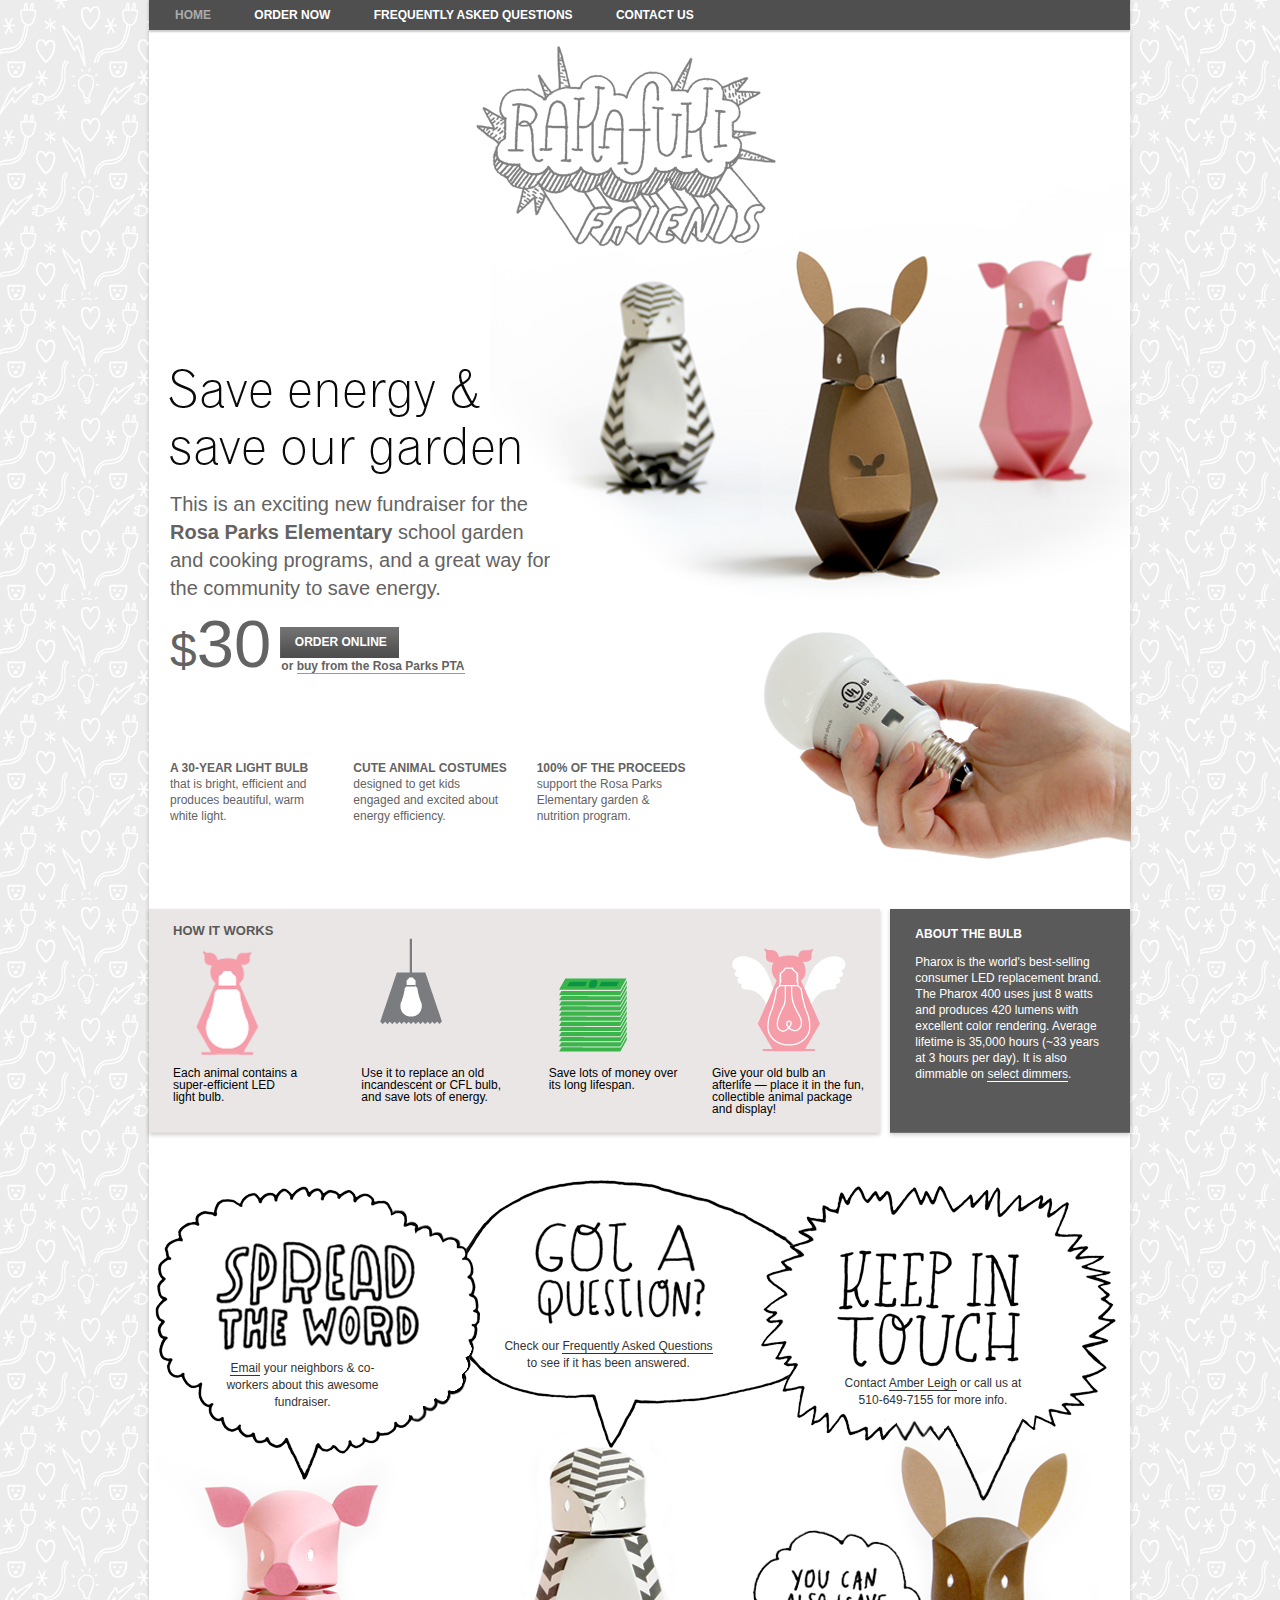
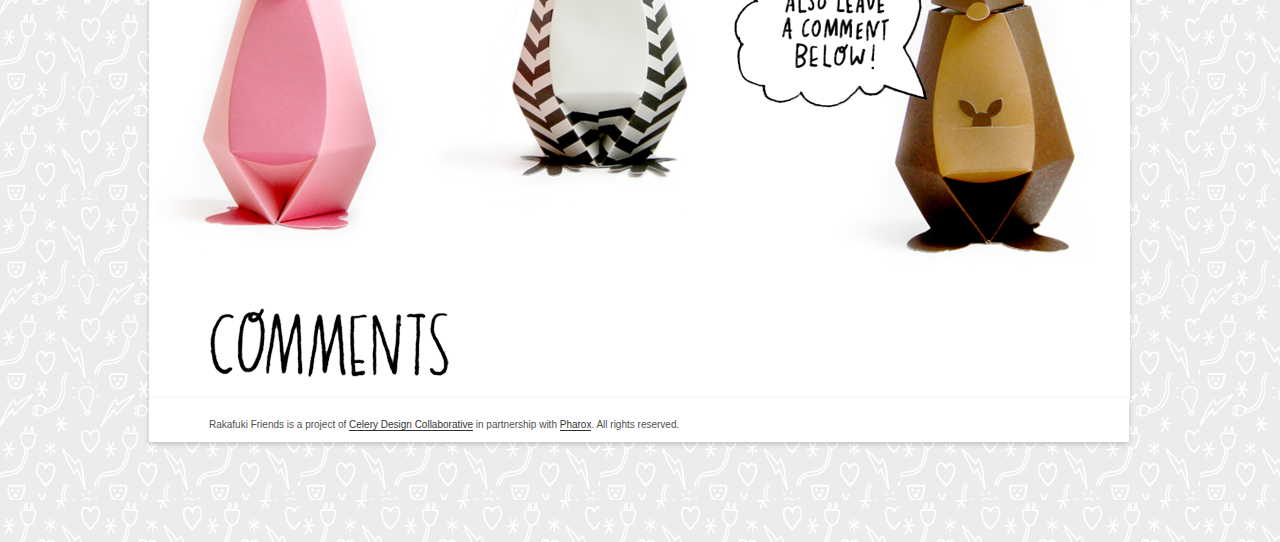
==== index.html @ 6339780e "FB site" ====
<!DOCTYPE html>
<html lang='en'>
<head>
<meta http-equiv="content-type" content="text/html;charset=UTF-8" />
<title> Rakafuki Friends </title>
<meta name="author" content="Celery Design, http://www.celerydesign.com" />
<meta name="copyright" content="Copyright 2011 Celery Design" />
<meta name="description" content="Rakafuki friends offer fun designs for you and your lights" />
<meta name="keywords" content="celery, celerydesign, rakafuki, lightbulb, packaging" />
<link href="res/style.css" rel="stylesheet" type="text/css" />
</head>
<body class="main">

<!-- trigger load to Facebook for comments -->
<div id="fb-root"></div>
<script>(function(d, s, id) {
  var js, fjs = d.getElementsByTagName(s)[0];
  if (d.getElementById(id)) return;
  js = d.createElement(s); js.id = id;
  js.src = "//connect.facebook.net/en_US/all.js#xfbml=1";
  fjs.parentNode.insertBefore(js, fjs);
}(document, 'script', 'facebook-jssdk'));</script>

<div class="container home">
  <ul id="menu" class="title">
    <li class="active">Home</li>
    <li><a href="http://rakafuki.com/shop.html">Order Now</a></li>
    <li><a href="faq.html">Frequently Asked Questions</a></li>
    <li><a href="mailto:info@rakafuki.com">Contact Us</a></li>
  </ul>
  <!-- This is the big leading section, backed by a single image -->
  <div class="home-section-top">
    <!-- Like us on facebook? -->
    <div class="main-column">
      <p>
      This is an exciting new fundraiser for the 
      <a href="http://www.rosaparkselementary.org/">Rosa Parks Elementary</a> 
      school garden and cooking programs, and a great way for the community 
      to save energy. 
      </p>
      <div class="order">
        <span class="moolah"><span class="smalla">$</span>30</span>
        <span class="linkage">
          <span class="order-online">
            <a class="button title" href="http://rakafuki.com/shop.html">Order
            Online</a>
          </span>
          <span class="order-pta">
            or <a href="http://rakafuki.com/shop.html">buy from the Rosa
              Parks PTA</a>
          </span>
        </span>
      </div>
      <div class="blurbs">
        <div class="blurb">
          <h4 class="title">A 30-year light bulb</h4>
          <span>that is bright, efficient and produces beautiful, warm white
          light.</span>
        </div>
        <div class="blurb">
          <h4 class="title">Cute animal costumes</h4>
          <span>designed to get kids engaged and excited about energy
          efficiency.</span>
        </div>
        <div class="blurb">
          <h4 class="title">100% of the proceeds</h4>
          <span>support the Rosa Parks Elementary garden &amp; nutrition
          program.</span>
        </div>
      </div>
    </div> 
  </div>
  <!-- grey banner in between -->
  <div class="home-section-grey">
    <div class="light-grey-stuff">
      <h4 class="title">How it works</h4>
      <div class="info pinky-white">
        <p>Each animal contains a super-efficient LED light bulb.</p>
      </div>
      <div class="info grey-light">
        <p>Use it to replace an old incandescent or CFL bulb, and save lots of 
        energy.</p>
      </div>
      <div class="info dollas">
        <p>Save lots of money over its long lifespan.</p>
      </div>
      <div class="info pinky-xray">
        <p>Give your old bulb an afterlife &mdash; place it in the fun, 
        collectible animal package and display!</p>
      </div>
    </div>
    <div class="dark-grey-stuff">
      <h4 class="title">About the Bulb</h4>
      <p>Pharox is the world's best-selling consumer LED replacement brand. The
      Pharox 400 uses just 8 watts and produces 420 lumens with excellent color
      rendering. Average lifetime is 35,000 hours (~33 years at 3 hours per
      day). It is also dimmable on 
      <a href="http://www.rakafuki.com/faq.html#specs">select dimmers</a>. </p>
    </div>
  </div>
  <!-- the last section where the friends are talking back -->
  <div class="home-section-friends">
    <div class="spread-the-word">
      <span><a
href="mailto:?subject=Rakafuki%20Friends%body=Tell%20me%20about%20http://rakafuki.com">
        Email</a> your neighbors &amp; co-workers about this awesome
        fundraiser.</span>
      <!-- TODO Facebook link -->
    </div>
    <div class="got-a-question">
      <span>Check our <a href="http://rakafuki.com/faq.html">Frequently Asked 
        Questions</a> to see if it has been answered.</span>
    </div> 
    <div class="keep-in-touch">
      <span>Contact <a href="mailto:info@rakafuki.com">Amber Leigh</a> or call
      us at 510-649-7155 for more info.</span>
    </div>
  </div> 

  <div class="fb-comments" data-href="http://stephaniewelter.github.com/rakafuki" data-num-posts="10" data-width="860"></div>

  <div class="copyright">
    Rakafuki Friends is a project of <a href="http://celerydesign.com">Celery 
    Design Collaborative</a> in partnership with 
    <a href="http://pharox-led.com">Pharox</a>. All rights reserved. 
  </div>
</div>

</body>
</html>
---- res/style.css ----
/*
.home-section-top .main-column p:first-child a,
.home-section-top .main-column p:first-child a:visited {
 * IMPORTANT this website is very quickly put together, and NOT built for
 * scaling/dynamic resizing.
 */

/* http://meyerweb.com/eric/tools/css/reset/ 
   v2.0 | 20110126
   License: none (public domain)
*/

html, body, div, span, applet, object, iframe,
h1, h2, h3, h4, h5, h6, p, blockquote, pre,
a, abbr, acronym, address, big, cite, code,
del, dfn, em, img, ins, kbd, q, s, samp,
small, strike, strong, sub, sup, tt, var,
b, u, i, center,
dl, dt, dd, ol, ul, li,
fieldset, form, label, legend,
table, caption, tbody, tfoot, thead, tr, th, td,
article, aside, canvas, details, embed, 
figure, figcaption, footer, header, hgroup, 
menu, nav, output, ruby, section, summary,
time, mark, audio, video {
    margin: 0;
    padding: 0;
    border: 0;
    font-size: 100%;
    font: inherit;
    vertical-align: baseline;
}
/* HTML5 display-role reset for older browsers */
article, aside, details, figcaption, figure, 
footer, header, hgroup, menu, nav, section {
    display: block;
}
body {
    line-height: 1;
}
ol, ul {
    list-style: none;
}
blockquote, q {
    quotes: none;
}
blockquote:before, blockquote:after,
q:before, q:after {
    content: '';
    content: none;
}
table {
    border-collapse: collapse;
    border-spacing: 0;
}

/*
 * Typography
 */

body {
    font-family: "Arial", sans-serif;
    font-size: 75%; /* 12px */
}

strong {
  font-weight: bold;
}

em {
  font-style: italic;
  font-weight: normal;
}

a, a:hover, a:visited {
    color: #333;
    text-decoration: none;
    border-bottom: solid 1px #333;
}

.title {
    font-weight: bold;
    text-transform: uppercase;
}

a.title, a.title:hover, a.title:visited, 
.title a, .title a:hover, .title a:visited {
    border: none;
}


/*
 * Everything else
 */

/* apply a natural box layout model to all elements */
* { 
    -moz-box-sizing: border-box; 
    -webkit-box-sizing: border-box; 
    box-sizing: border-box; 
}

body {
    background-image: url(background.png);
    background-repeat: repeat-both;
    color: #333;
}

.container {
    position: relative;
    margin: auto;
    width: 1000px;
    margin-bottom: 100px;
}

#menu {
    width: 100%;
    height: 30px; 
    padding-left: 35px;
}

#menu li {
    display: inline-block;
    height: 30px;
    line-height: 30px;
    margin-right: 40px;
}

#menu .active {
    color: #ababab;
}

#menu a, #menu a:hover, #menu a:visited {
    color: white;
}

#menu a:hover {
    border-bottom: 1px solid white;
}


/*
 * Home page specific stuff
 */

.home.container {
    width: 1000px;
    background-image: url(home-background.png);
    background-repeat: no-repeat;
}

.home-section-top {
    position: relative;
    width: 100%;
    height: 880px;
}

.home-section-top .main-column {
    position: absolute;
    bottom: 0;
    height: 430px;
    width: 580px;
    color: #646363;
}

.home-section-top .main-column p:first-child {
    display: block;
    font-size: 20px;
    width: 390px;
    height: 110px;
    margin-left: 30px;
    margin-right: 20px;
    margin-top: 10px;
    line-height: 28px;
}

.home-section-top .main-column p:first-child a,
.home-section-top .main-column p:first-child a:hover,
.home-section-top .main-column p:first-child a:visited {
    font-weight: bold;
    color: #646363;
}

.home-section-top .main-column p:first-child a:hover {
    color: #333;
}

.home-section-top .main-column p:first-child a,
.home-section-top .main-column p:first-child a:visited {
    border: none;
}

.home-section-top .main-column .order {
    display: block;
    width: 100%,
    height: 100px;
    margin-top: 10px;
}

.home-section-top .main-column .order > * {
    vertical-align: top;
}

.home-section-top .main-column .order .moolah {
    display: inline-block;
    width: 100px; 
    height: 100px;
    font-size: 67px;
    margin-left: 30px;
}
.home-section-top .main-column .order .moolah .smalla {
    font-size: 48px;
}

.home-section-top .main-column .order .linkage {
    position: relative;
    display: inline-block;
    width: 250px;
    height: 100px;
    padding-left: 8px;
}

.home-section-top .main-column .order .linkage > * {
    display: block;
    width: 100%;
}

.home-section-top .main-column .order .linkage .order-online {
    margin-top: 17px;
    height: 30px;
    width: 119px;
    line-height: 30px;
    text-align: center;
}

.home-section-top .main-column .order .linkage .order-online a,
.home-section-top .main-column .order .linkage .order-online a:hover,
.home-section-top .main-column .order .linkage .order-online a:visited {
    color: white;
}

.home-section-top .main-column .order .linkage .order-online a:hover {
    border-bottom: 1px solid white;
}

.home-section-top .main-column .order .linkage .order-pta {
    padding-top: 3px;
    font-weight: bold;
}

.home-section-top .main-column .order .linkage .order-pta a,
.home-section-top .main-column .order .linkage .order-pta a:hover,
.home-section-top .main-column .order .linkage .order-pta a:visited {
    color: #646363;
    border-bottom: 1px solid #999;
}

.home-section-top .main-column .order .linkage .order-pta a:hover {
    color: #333;
}


.home-section-top .main-column .blurbs {
    width: 100%;
    height: 110px;
    margin-left: 30px;
    margin-top: 50px;
}


.home-section-top .main-column .blurbs .blurb {
    display: inline-block;
    height: 110px;
    width: 155px;
    margin-right: 25px;
    line-height: 16px;
}


.home-section-grey {
    position: relative;
    width: 100%;
    height: 223px;
}

.home-section-grey .light-grey-stuff,
.home-section-grey .dark-grey-stuff {
    display: inline-block;
    vertical-align: top;
    height: 100%;
}

.home-section-grey .light-grey-stuff {
    position: relative;
    width: 730px;
    margin-left: 10px;
}

.home-section-grey .light-grey-stuff h4 {
    display: block;
    font-size: 13px;
    font-weight: bold;
    color: #5a5a5a;
    margin-top: 14px;
    margin-left: 23px;
}

.home-section-grey .light-grey-stuff .info {
    display: inline-block;
    height: 60px;
    margin-top: 130px;
    vertical-align: top;
    color: black;
}

.home-section-grey .light-grey-stuff .info > * {
    vertical-align: top;
}

.home-section-grey .light-grey-stuff .info.pinky-white {
    width: 125px;
    margin-left: 23px;
}

.home-section-grey .light-grey-stuff .info.grey-light {
    width: 147px;
    margin-left: 60px;
}

.home-section-grey .light-grey-stuff .info.dollas {
    width: 140px;
    margin-left: 37px;
}

.home-section-grey .light-grey-stuff .info.pinky-xray {
    width: 155px;
    margin-left: 20px;
}

.home-section-grey .dark-grey-stuff {
    width: 240px;
    margin-left: 10px;
    color: white;
    padding-top: 18px;
    padding-left: 22px;
    padding-right: 22px;
}

.home-section-grey .dark-grey-stuff .title {
    margin-bottom: 14px;
}

.home-section-grey .dark-grey-stuff p {
    line-height: 16px;
}

.home-section-grey .dark-grey-stuff a,
.home-section-grey .dark-grey-stuff a:hover,
.home-section-grey .dark-grey-stuff a:visited {
    color: white;
    border-bottom: 1px white solid;
}

.home-section-grey .dark-grey-stuff a:hover {
    color: #ccc;
    border-bottom: 1px solid #ccc;
}

.home-section-friends {
    width: 100%;
    height: 865px;
    position: relative;
    padding-left: 10px;
}

.home-section-friends .spread-the-word,
.home-section-friends .got-a-question,
.home-section-friends .keep-in-touch {
    position: absolute;
    line-height: 17px;
    text-align: center;
}

.home-section-friends .spread-the-word {
    left: 75px;
    top: 227px;
    width: 175px;
}

.home-section-friends .got-a-question {
    top: 205px;
    left: 361px;
    width: 215px;
}

.home-section-friends .keep-in-touch {
    top: 242px;
    left: 701px;
    width: 184px;
}

.home .copyright {
  margin-left: 9px;
  margin-top: 0px;
  padding-top: 20px;
  width: 980px;
  background-color: white; 
  -webkit-box-shadow: 0px 2px 5px rgba(0, 0, 0, 0.2);
  -moz-box-shadow:    0px 2px 5px rgba(0, 0, 0, 0.2);
  box-shadow:         0px 2px 5px rgba(0, 0, 0, 0.2);
}

.home .fb-comments {
    padding-left: 69px;
    padding-right: 70px;
    background-image: url(background-white.png);
    background-position: -4px;
    background-repeat: repeat-y;
}

/*
 * FAQ specific
 */

.container.faq {
  width: 980px;
  background-color: white; 
  -webkit-box-shadow: 0px 2px 5px rgba(0, 0, 0, 0.2);
  -moz-box-shadow:    0px 2px 5px rgba(0, 0, 0, 0.2);
  box-shadow:         0px 2px 5px rgba(0, 0, 0, 0.2);
}

.faq #menu {
  background-color: #4f4f4f;
  padding-left: 25px;
}

.faq h1.title{
  display: block;
  width: 100%;
  height: 425px;
  background-image: url(faqtitle.jpg);
  background-position: 350px 16px;
  background-repeat: no-repeat;
}

.faq .questions {
  background-color: #eae6e6;
  -webkit-box-shadow: 0px 2px 5px rgba(0, 0, 0, 0.2);
  -moz-box-shadow:    0px 2px 5px rgba(0, 0, 0, 0.2);
  box-shadow:         0px 2px 5px rgba(0, 0, 0, 0.2);
  font-size: 14px;
  line-height: 20px;
  color: #343434;
  margin-left: 60px;
  width: 860px;
  padding-top: 40px;
  padding-bottom: 40px;
}

.faq .questions .question {
  padding-left: 80px;
  padding-right: 80px;
}

.faq h2 {
  font-size: 26px;
  font-family: "Tahoma", sans-serif;
  color: rgba(0,0,0,0.5);
  height: 40px;
  margin-bottom: 10px;
}

.faq hr {
  border: 0;
  display: block;
  height: 5px;
  width: 820px;
  padding-left: 70px;
  padding-right: 70px;
  margin-top: 40px;
  margin-bottom: 40px;
  background-color: white;
}

.faq .questions .question ol  {
  list-style-type: decimal;
}


.faq h4 {
  font-weight: bold;
}

.faq .questions .question h4,
.faq .questions .question p {
  margin-bottom: 1em;
}

.faq .order-container {
  display: block;
  width: 100%;
  text-align: center;
}

.faq ul.dates {
  margin-bottom: 20px;
}

.faq ul.dates li {
  display: inline-block;
  width: 220px; 
  margin-bottom: 10px;
  margin-right: 5px;
}

.faq ul.dates li span {
  display: block;
}

.faq ul.dates li span.date {
  font-weight: bold;
}

.faq a:hover {
  color: #000;
}

.copyright {
  font-size: 10px;
  color: #504f4f;
  margin-top: 20px;
  padding-left: 60px;
  line-height: 14px;
  padding-bottom: 10px;
}
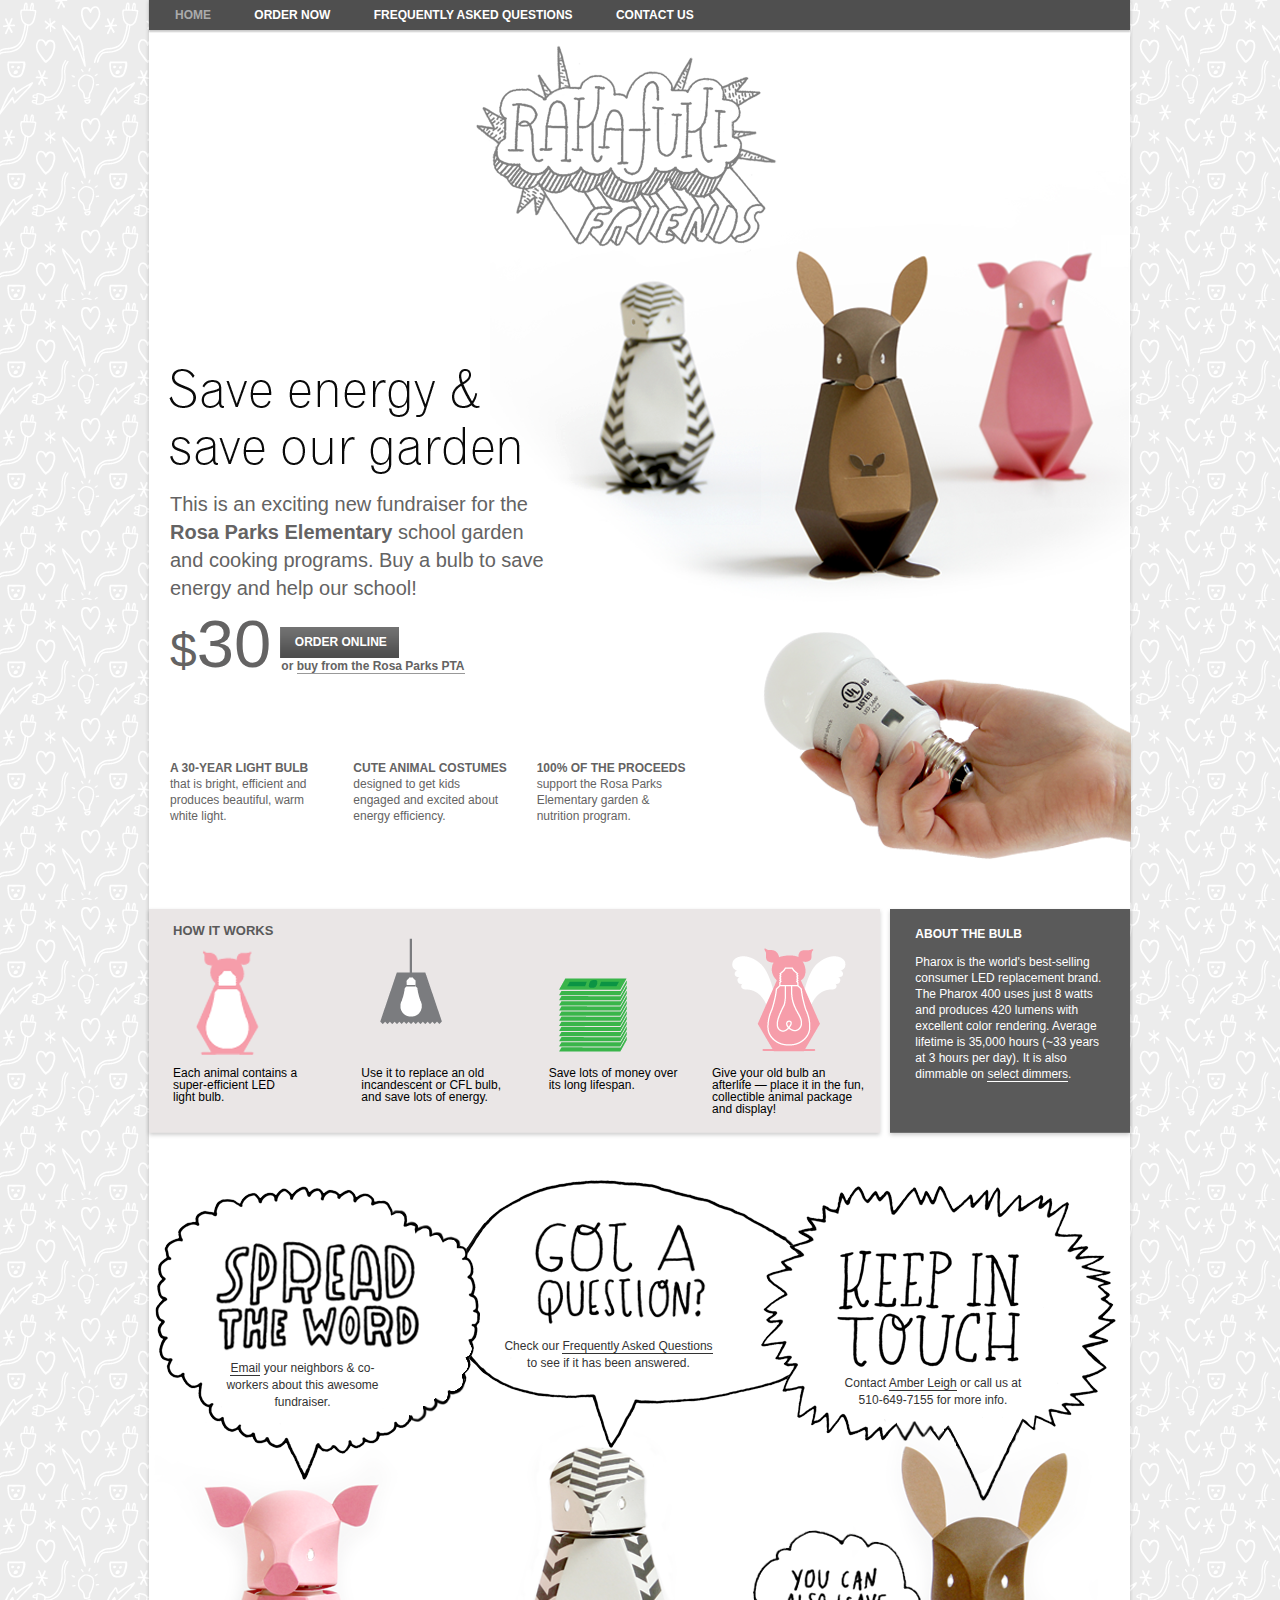
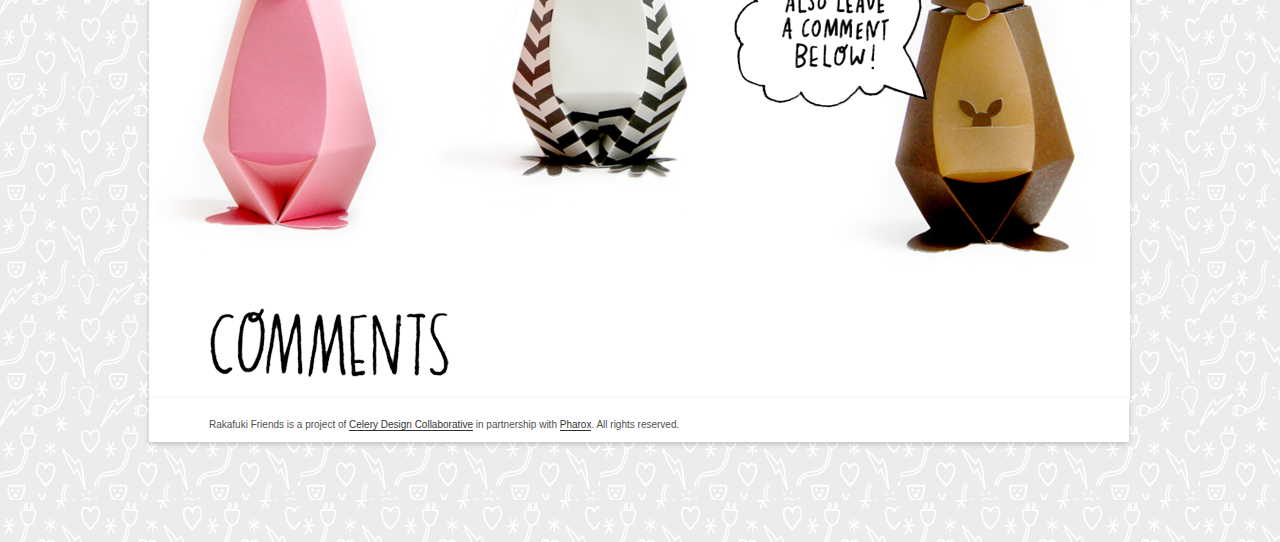
==== commit ed2db414: "Intro change" ====
--- a/index.html
+++ b/index.html
@@ -35,8 +35,7 @@
       <p>
       This is an exciting new fundraiser for the 
       <a href="http://www.rosaparkselementary.org/">Rosa Parks Elementary</a> 
-      school garden and cooking programs, and a great way for the community 
-      to save energy. 
+      school garden and cooking programs. Buy a bulb to save energy and help our school! 
       </p>
       <div class="order">
         <span class="moolah"><span class="smalla">$</span>30</span>
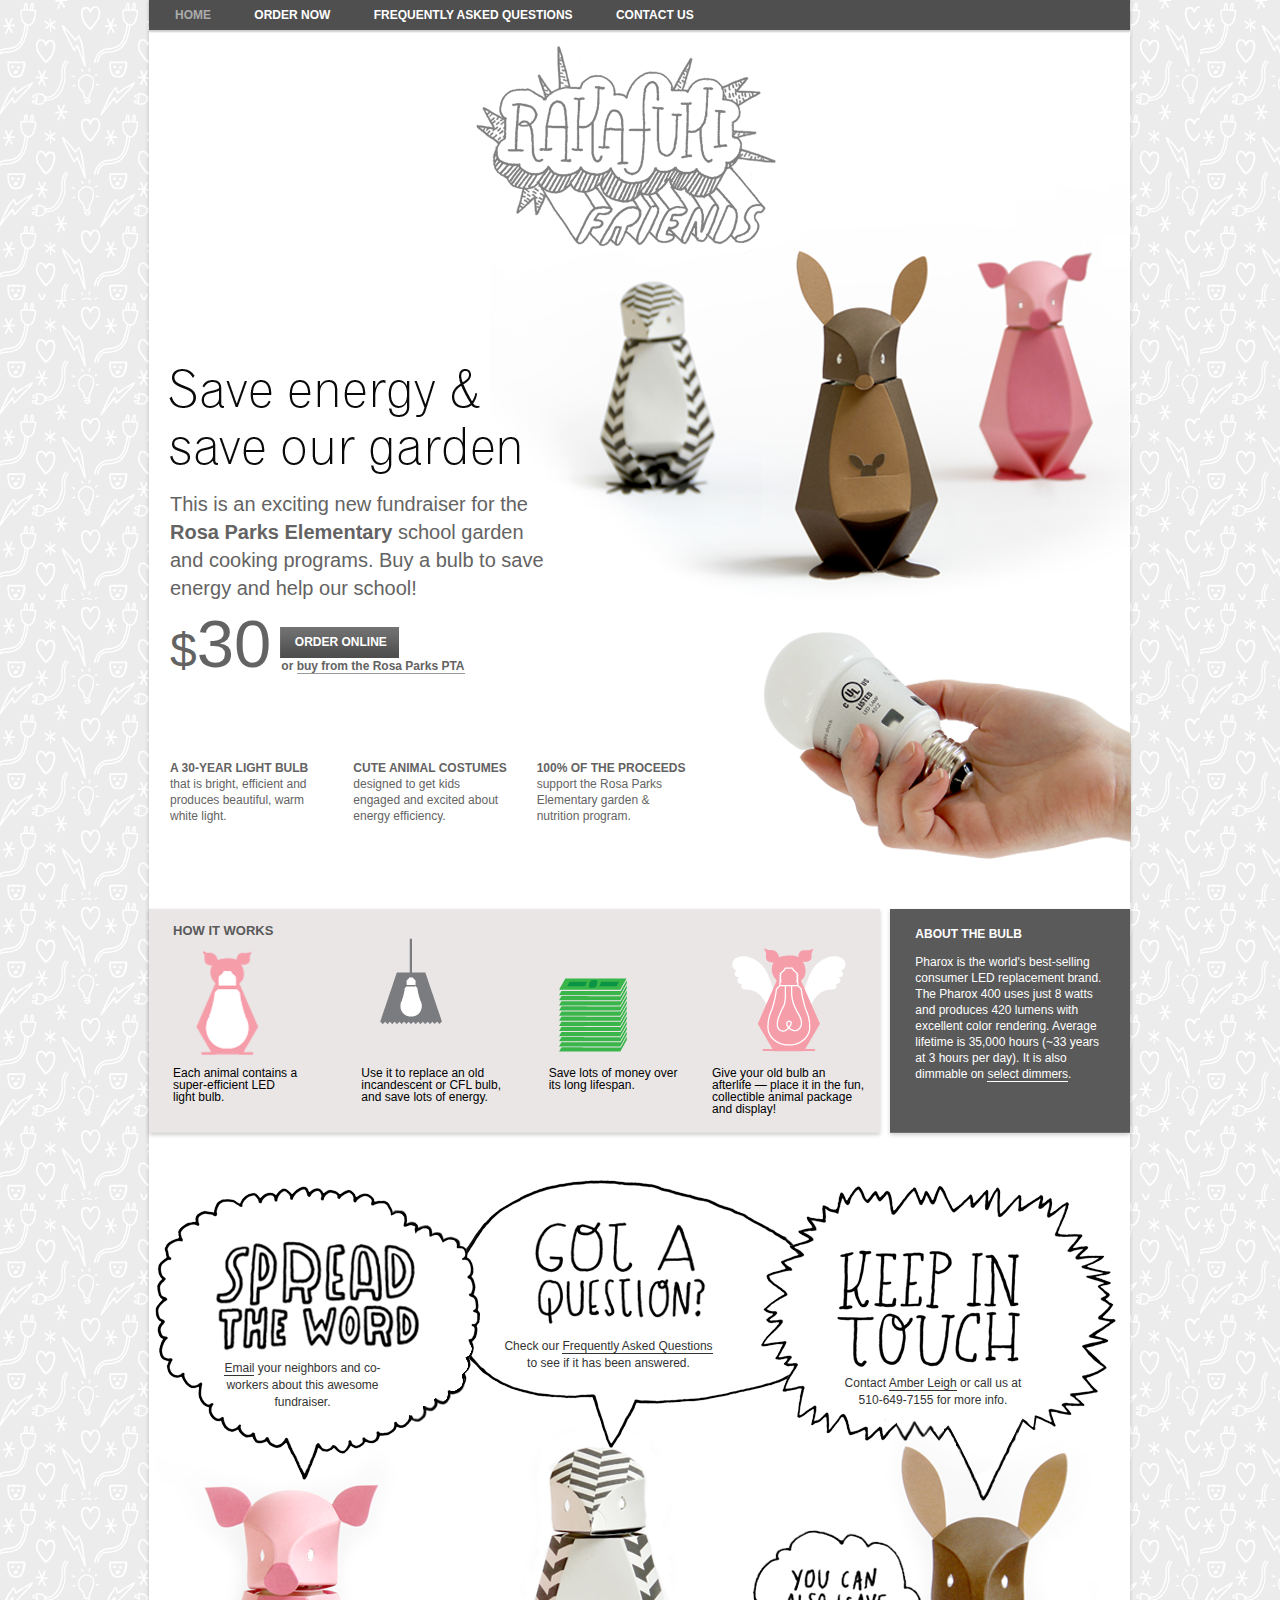
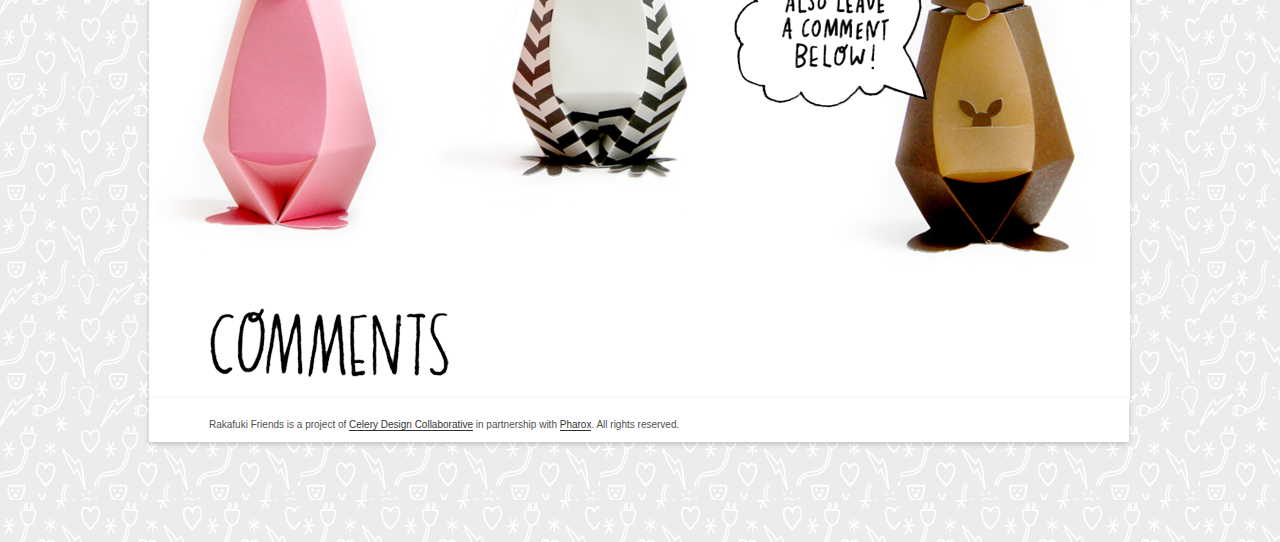
==== commit b63c5fbb: "blurb fix" ====
--- a/index.html
+++ b/index.html
@@ -102,7 +102,7 @@
     <div class="spread-the-word">
       <span><a
 href="mailto:?subject=Rakafuki%20Friends%body=Tell%20me%20about%20http://rakafuki.com">
-        Email</a> your neighbors &amp; co-workers about this awesome
+        Email</a> your neighbors and co-workers about this awesome
         fundraiser.</span>
       <!-- TODO Facebook link -->
     </div>
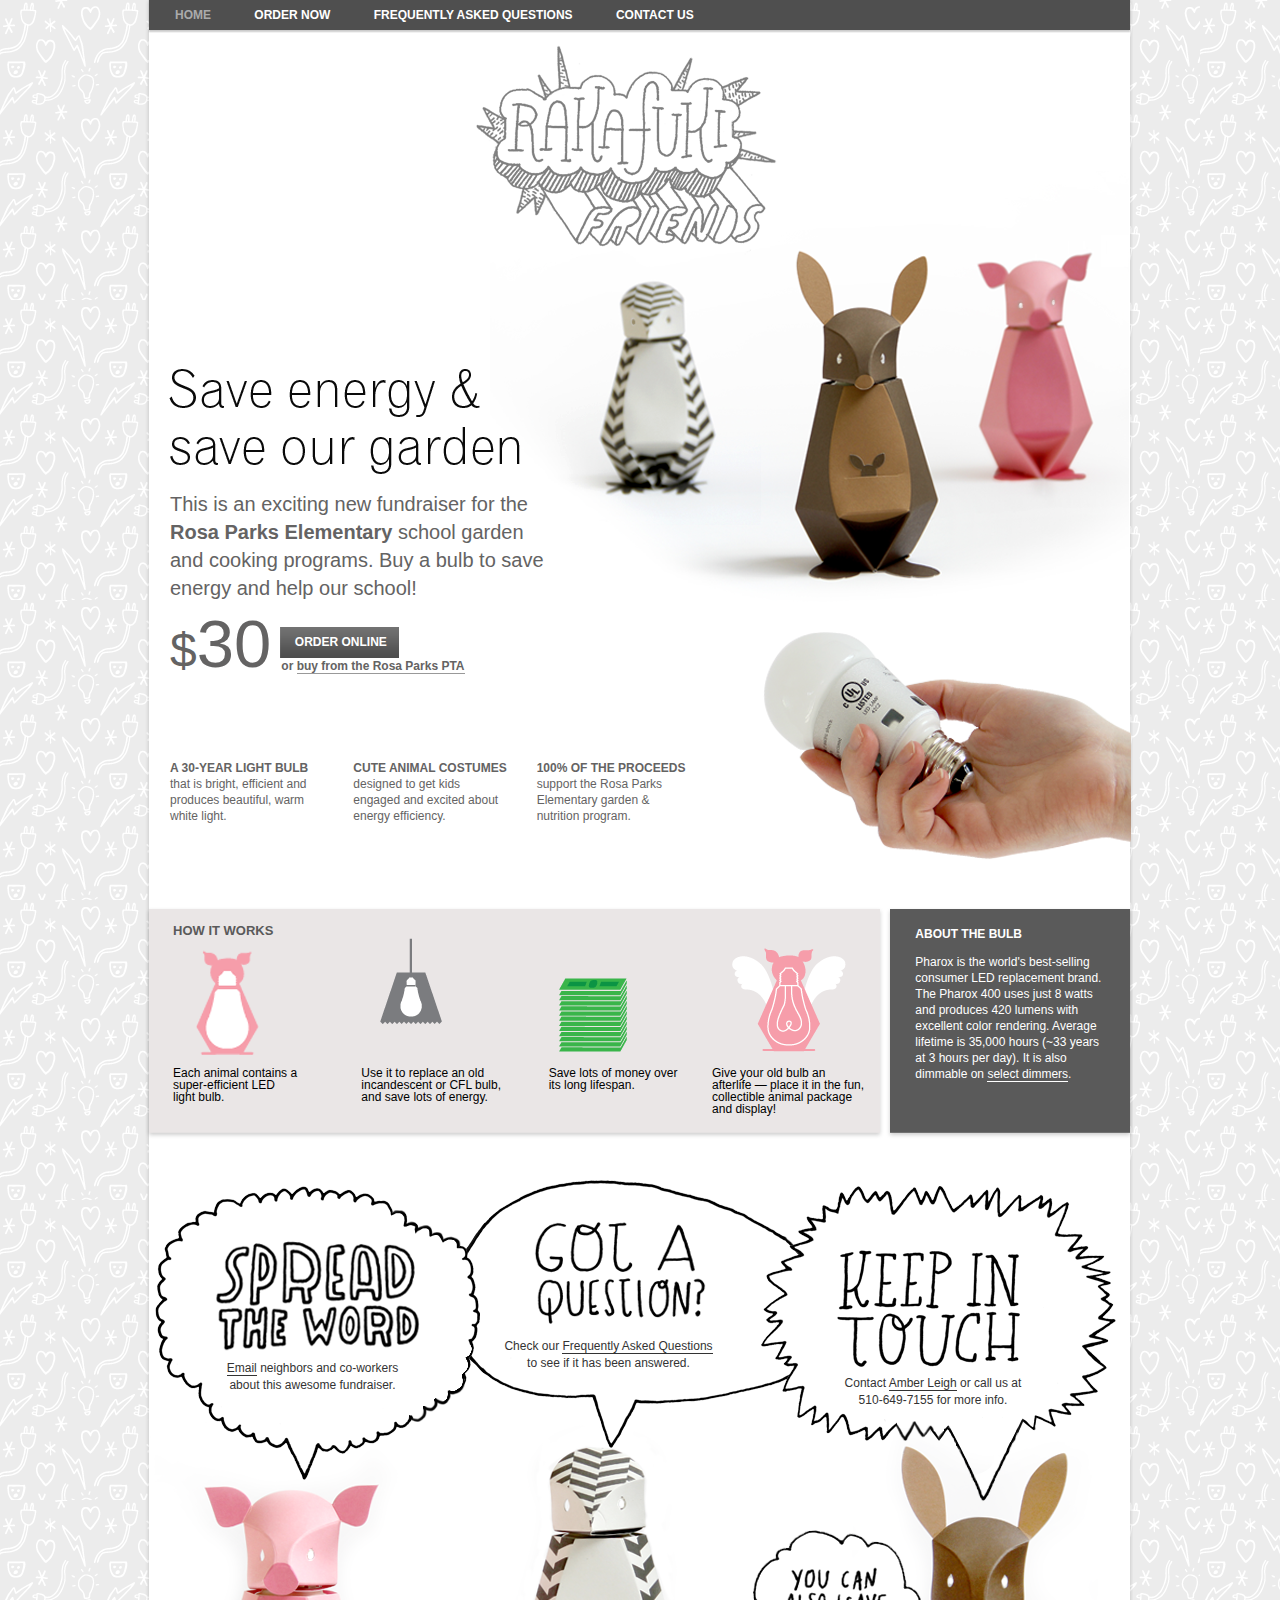
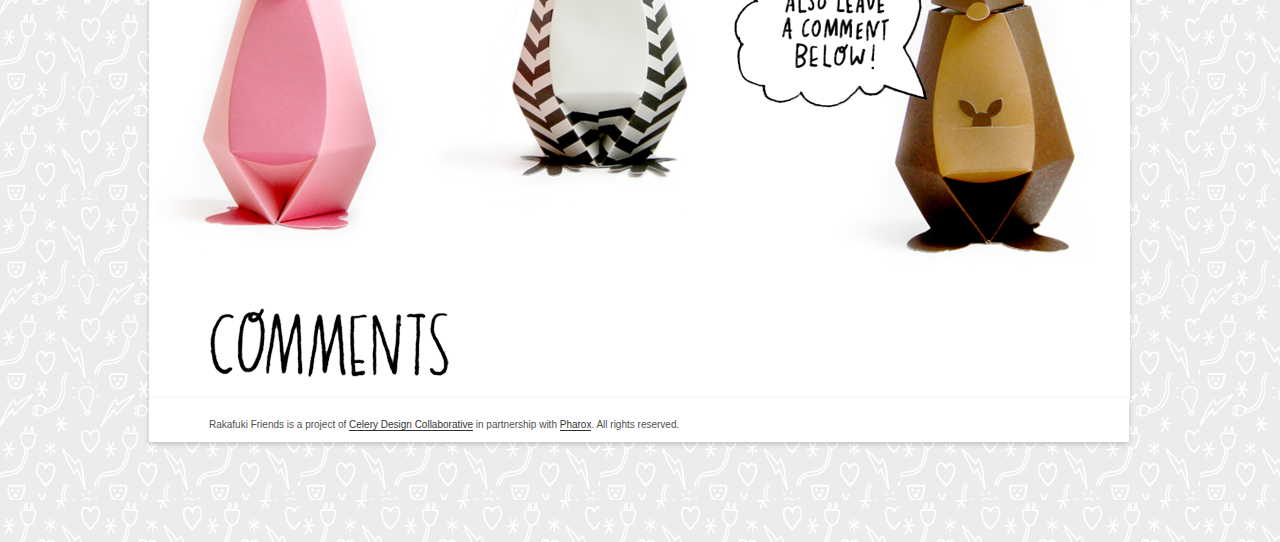
==== commit f16d6d1c: "Spread the word" ====
--- a/index.html
+++ b/index.html
@@ -102,7 +102,7 @@
     <div class="spread-the-word">
       <span><a
 href="mailto:?subject=Rakafuki%20Friends%body=Tell%20me%20about%20http://rakafuki.com">
-        Email</a> your neighbors and co-workers about this awesome
+        Email</a> neighbors and co-workers about this awesome
         fundraiser.</span>
       <!-- TODO Facebook link -->
     </div>
--- a/res/style.css
+++ b/res/style.css
@@ -382,9 +382,9 @@
 }
 
 .home-section-friends .spread-the-word {
-    left: 75px;
+    left: 80px;
     top: 227px;
-    width: 175px;
+    width: 185px;
 }
 
 .home-section-friends .got-a-question {
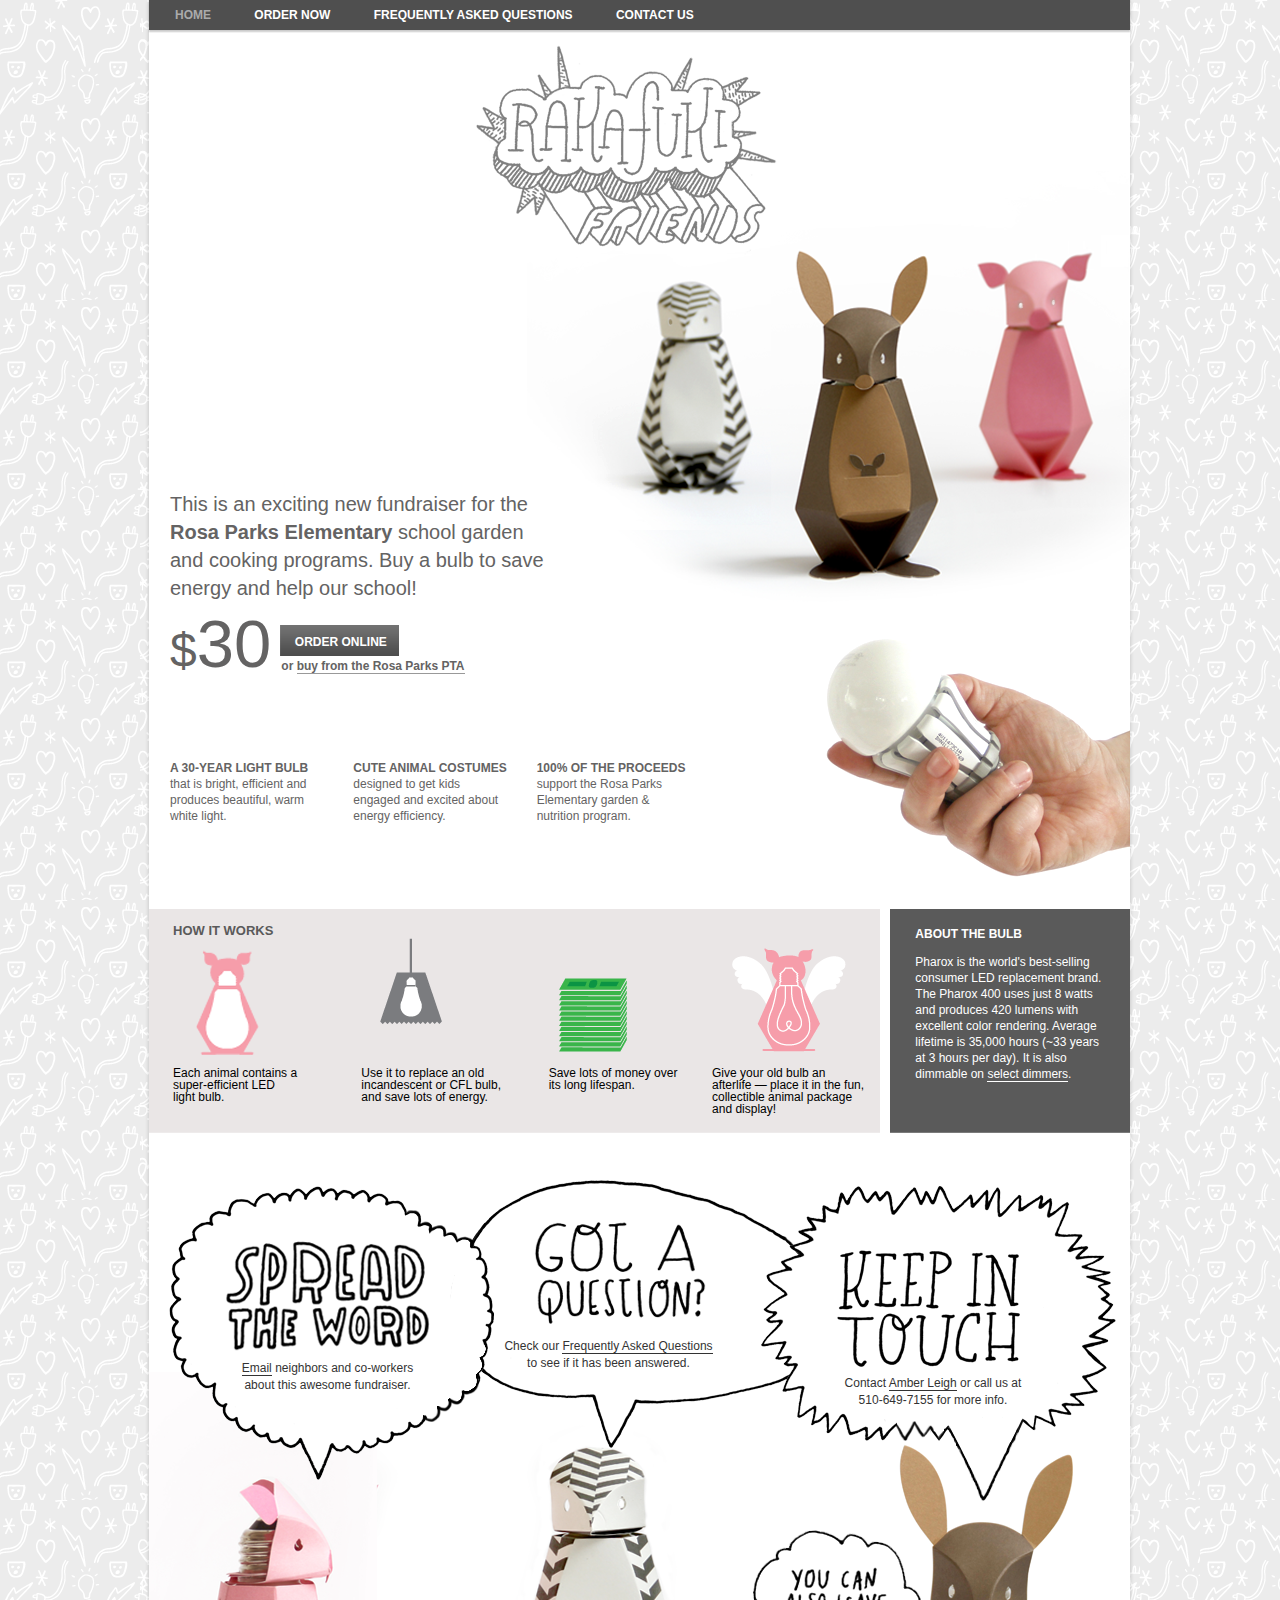
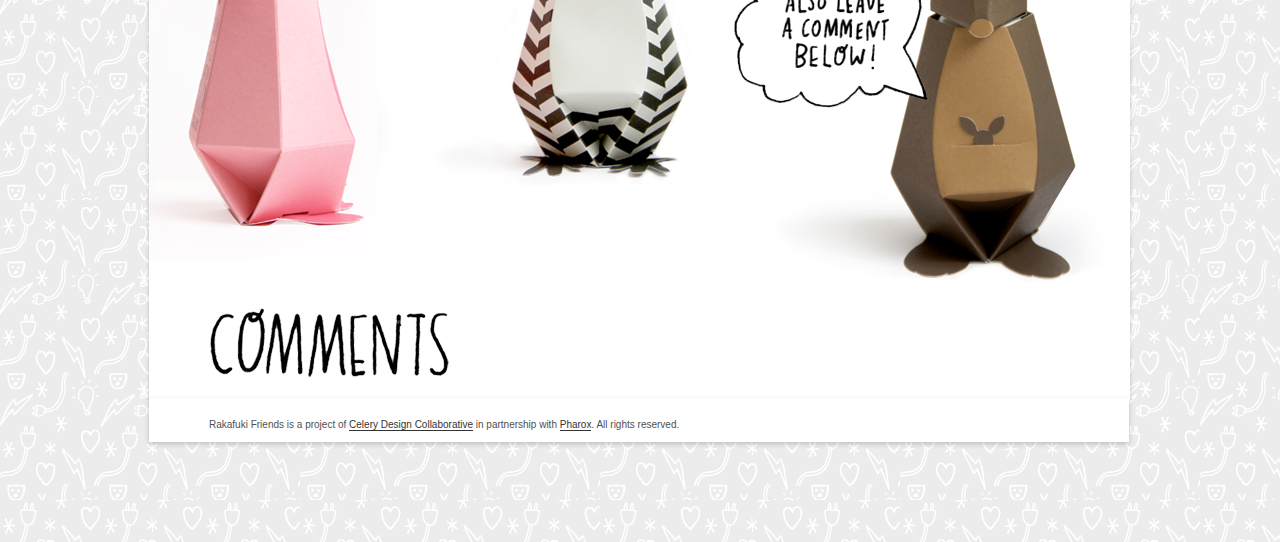
==== commit 4f127b6c: "faq" ====
--- a/index.html
+++ b/index.html
@@ -107,7 +107,7 @@
       <!-- TODO Facebook link -->
     </div>
     <div class="got-a-question">
-      <span>Check our <a href="http://rakafuki.com/faq.html">Frequently Asked 
+      <span>Check our <a href="faq.html">Frequently Asked 
         Questions</a> to see if it has been answered.</span>
     </div> 
     <div class="keep-in-touch">
--- a/res/style.css
+++ b/res/style.css
@@ -145,7 +145,7 @@
 
 .home.container {
     width: 1000px;
-    background-image: url(home-background.png);
+    background-image: url(home-background-2.png);
     background-repeat: no-repeat;
 }
 
@@ -382,7 +382,7 @@
 }
 
 .home-section-friends .spread-the-word {
-    left: 80px;
+    left: 95px;
     top: 227px;
     width: 185px;
 }
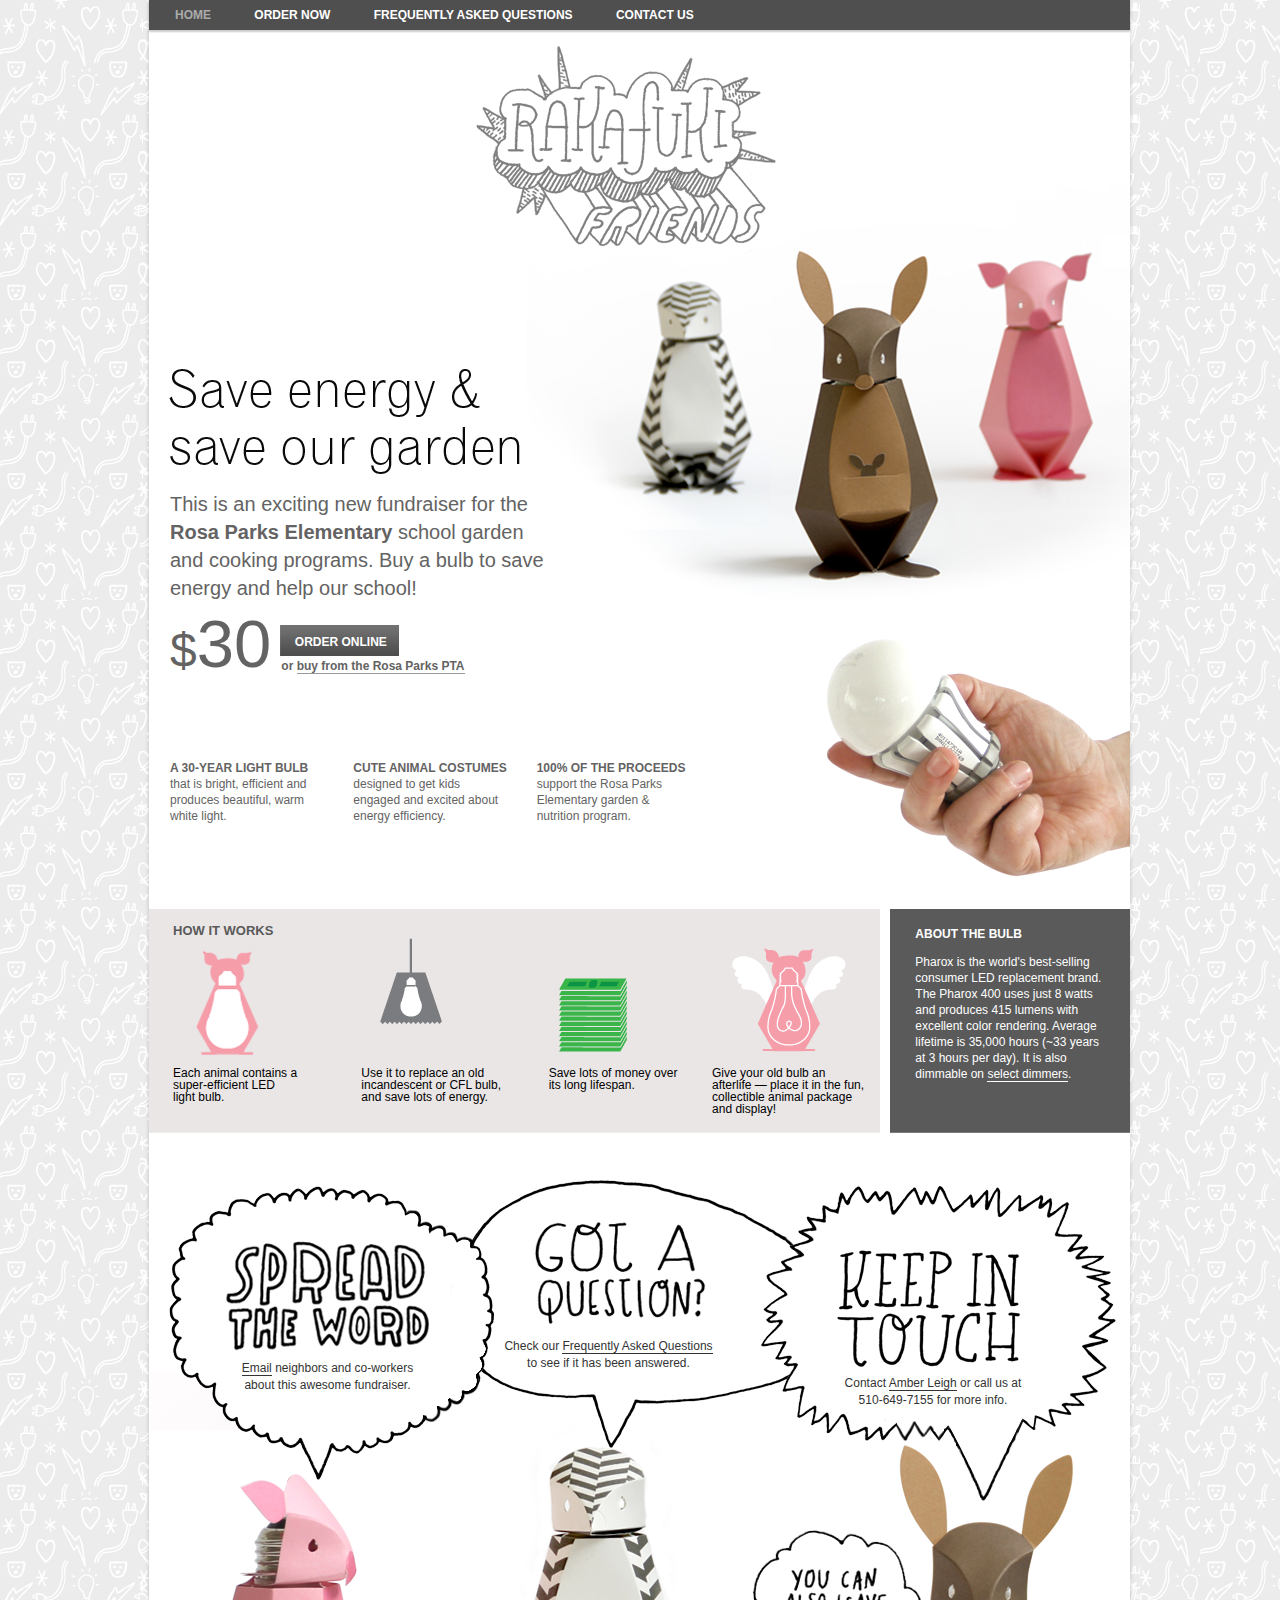
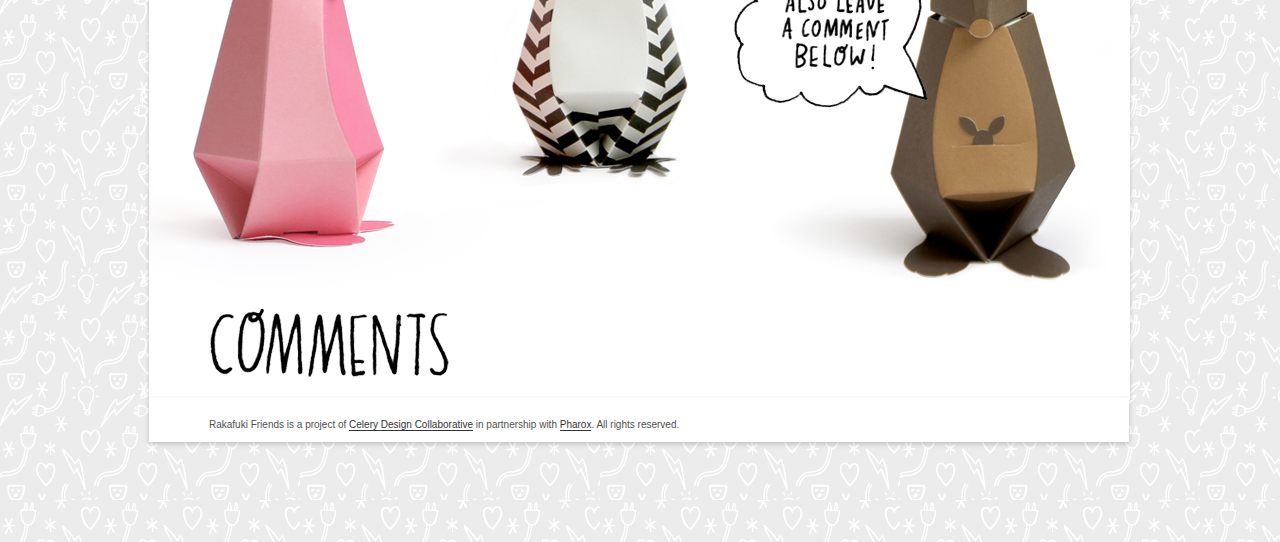
==== commit 9961f17a: "content edits" ====
--- a/index.html
+++ b/index.html
@@ -45,7 +45,7 @@
             Online</a>
           </span>
           <span class="order-pta">
-            or <a href="http://rakafuki.com/shop.html">buy from the Rosa
+            or <a href="faq.html#howtobuy">buy from the Rosa
               Parks PTA</a>
           </span>
         </span>
@@ -91,10 +91,10 @@
     <div class="dark-grey-stuff">
       <h4 class="title">About the Bulb</h4>
       <p>Pharox is the world's best-selling consumer LED replacement brand. The
-      Pharox 400 uses just 8 watts and produces 420 lumens with excellent color
+      Pharox 400 uses just 8 watts and produces 415 lumens with excellent color
       rendering. Average lifetime is 35,000 hours (~33 years at 3 hours per
       day). It is also dimmable on 
-      <a href="http://www.rakafuki.com/faq.html#specs">select dimmers</a>. </p>
+      <a href="faq.html#specs">select dimmers</a>. </p>
     </div>
   </div>
   <!-- the last section where the friends are talking back -->
